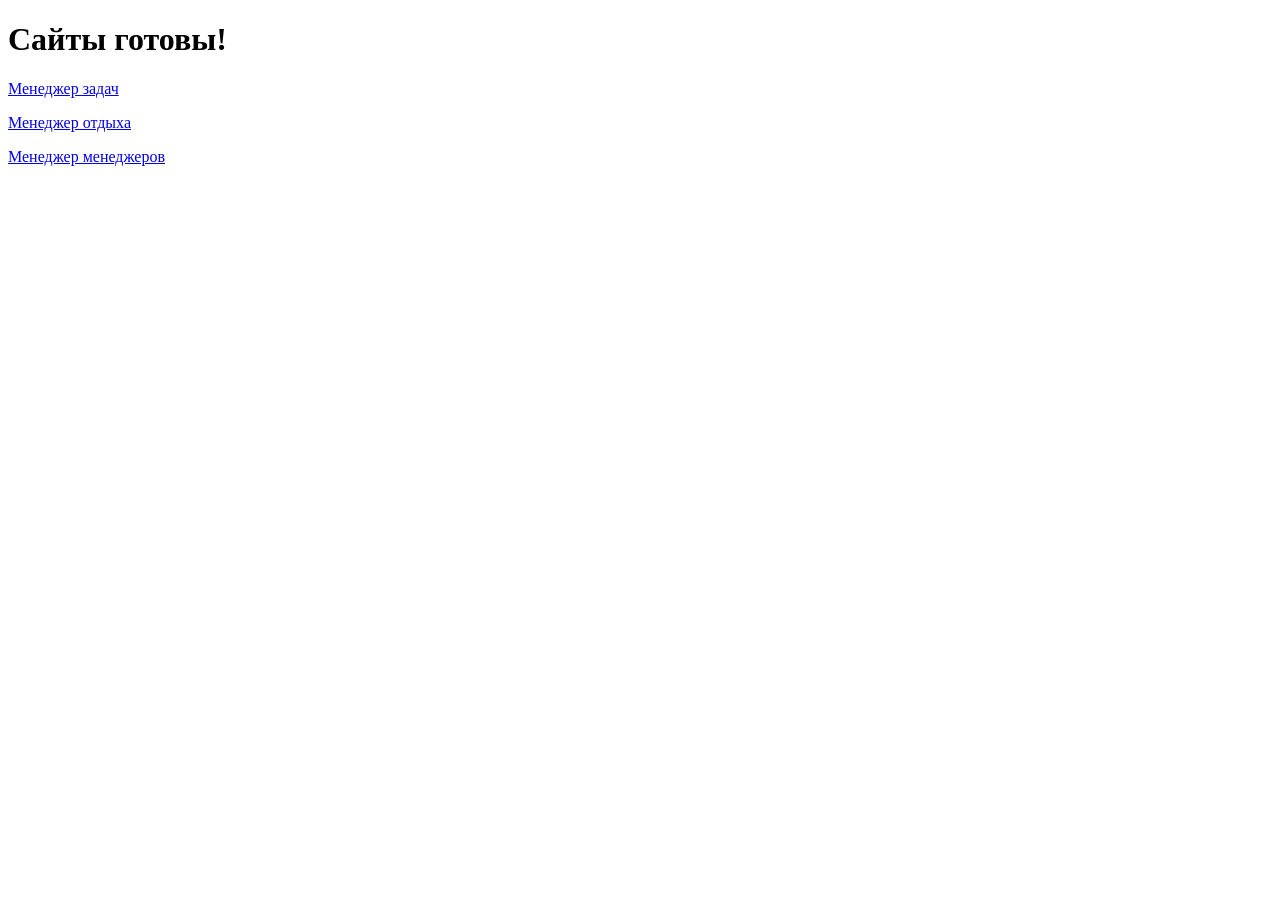
==== index.html @ 68823cf0 "Create index.html" ====
<!DOCTYPE html>
<html>
<head>
    <title>Мои сайты</title>
</head>
<body>
    <h1>Сайты готовы!</h1>
        <p><a href="manage_tasks/" target="_blank">Менеджер задач</a></p>
        <p><a href="rest_manager/" target="_blank">Менеджер отдыха</a></p>
        <p><a href="manager_balanced/" target="_blank">Менеджер менеджеров</a></p>
</body>
</html>
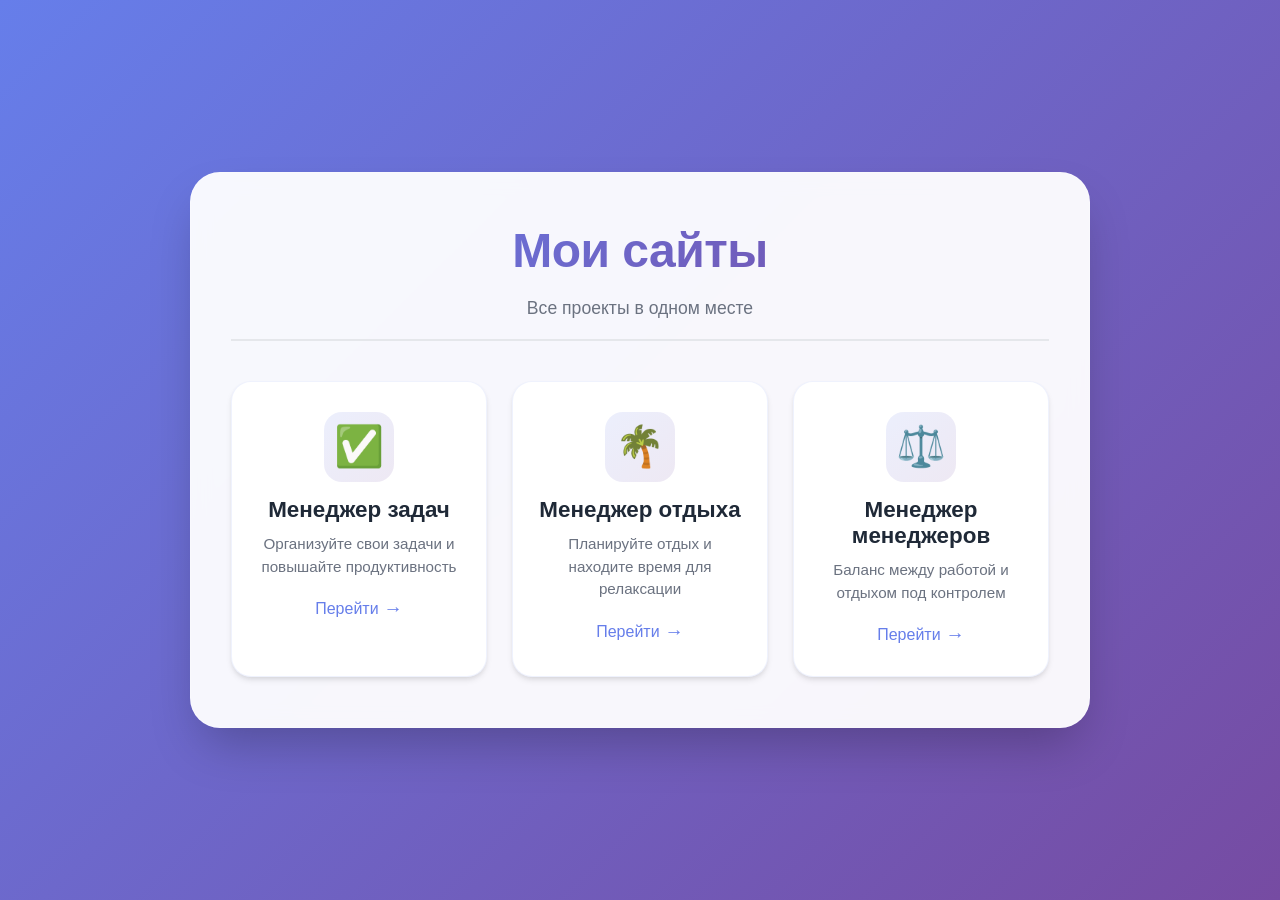
==== commit 72cf787c: "Update index.html" ====
--- a/index.html
+++ b/index.html
@@ -1,12 +1,230 @@
 <!DOCTYPE html>
-<html>
+<html lang="ru">
 <head>
-    <title>Мои сайты</title>
+    <meta charset="UTF-8">
+    <meta name="viewport" content="width=device-width, initial-scale=1.0">
+    <title>Мои проекты</title>
+    <style>
+        /* Современный сброс стилей */
+        * {
+            margin: 0;
+            padding: 0;
+            box-sizing: border-box;
+        }
+
+        body {
+            font-family: -apple-system, BlinkMacSystemFont, 'Segoe UI', Roboto, 'Helvetica Neue', Arial, sans-serif;
+            background: linear-gradient(135deg, #667eea 0%, #764ba2 100%);
+            min-height: 100vh;
+            display: flex;
+            align-items: center;
+            justify-content: center;
+            margin: 0;
+            padding: 20px;
+        }
+
+        .container {
+            max-width: 900px;
+            width: 100%;
+            background: rgba(255, 255, 255, 0.95);
+            backdrop-filter: blur(10px);
+            border-radius: 30px;
+            box-shadow: 0 25px 50px -12px rgba(0, 0, 0, 0.25);
+            padding: 50px 40px;
+            transform: translateY(0);
+            transition: transform 0.3s ease;
+            border: 1px solid rgba(255, 255, 255, 0.2);
+        }
+
+        .container:hover {
+            transform: translateY(-5px);
+        }
+
+        h1 {
+            font-size: 3rem;
+            font-weight: 700;
+            background: linear-gradient(135deg, #667eea 0%, #764ba2 100%);
+            -webkit-background-clip: text;
+            -webkit-text-fill-color: transparent;
+            background-clip: text;
+            margin-bottom: 20px;
+            text-align: center;
+            letter-spacing: -0.5px;
+        }
+
+        .subtitle {
+            text-align: center;
+            color: #6b7280;
+            font-size: 1.1rem;
+            margin-bottom: 40px;
+            border-bottom: 2px solid #e5e7eb;
+            padding-bottom: 20px;
+        }
+
+        .cards-grid {
+            display: grid;
+            grid-template-columns: repeat(auto-fit, minmax(250px, 1fr));
+            gap: 25px;
+            margin-top: 20px;
+        }
+
+        .card {
+            background: white;
+            border-radius: 20px;
+            padding: 30px 25px;
+            text-decoration: none;
+            transition: all 0.3s cubic-bezier(0.4, 0, 0.2, 1);
+            border: 1px solid rgba(102, 126, 234, 0.1);
+            box-shadow: 0 4px 6px -1px rgba(0, 0, 0, 0.1), 0 2px 4px -1px rgba(0, 0, 0, 0.06);
+            display: flex;
+            flex-direction: column;
+            align-items: center;
+            text-align: center;
+            position: relative;
+            overflow: hidden;
+        }
+
+        .card::before {
+            content: '';
+            position: absolute;
+            top: 0;
+            left: 0;
+            right: 0;
+            height: 4px;
+            background: linear-gradient(90deg, #667eea, #764ba2);
+            transform: scaleX(0);
+            transition: transform 0.3s ease;
+        }
+
+        .card:hover {
+            transform: translateY(-8px);
+            box-shadow: 0 20px 25px -5px rgba(0, 0, 0, 0.1), 0 10px 10px -5px rgba(0, 0, 0, 0.04);
+            border-color: transparent;
+        }
+
+        .card:hover::before {
+            transform: scaleX(1);
+        }
+
+        /* Иконки для карточек (эмодзи как временное решение) */
+        .card-icon {
+            font-size: 2.5rem;
+            margin-bottom: 15px;
+            background: linear-gradient(135deg, #667eea20 0%, #764ba220 100%);
+            width: 70px;
+            height: 70px;
+            display: flex;
+            align-items: center;
+            justify-content: center;
+            border-radius: 18px;
+            transform: rotate(0deg);
+            transition: transform 0.3s ease;
+        }
+
+        .card:hover .card-icon {
+            transform: rotate(5deg) scale(1.1);
+        }
+
+        .card-title {
+            font-size: 1.4rem;
+            font-weight: 600;
+            color: #1f2937;
+            margin-bottom: 10px;
+        }
+
+        .card-description {
+            color: #6b7280;
+            font-size: 0.95rem;
+            line-height: 1.5;
+            margin-bottom: 20px;
+        }
+
+        .card-link {
+            color: #667eea;
+            font-weight: 500;
+            display: flex;
+            align-items: center;
+            gap: 5px;
+            transition: gap 0.3s ease;
+        }
+
+        .card:hover .card-link {
+            gap: 10px;
+            color: #764ba2;
+        }
+
+        .card-link::after {
+            content: '→';
+            font-size: 1.2rem;
+        }
+
+        /* Адаптивность */
+        @media (max-width: 640px) {
+            .container {
+                padding: 30px 20px;
+            }
+            
+            h1 {
+                font-size: 2.2rem;
+            }
+            
+            .cards-grid {
+                grid-template-columns: 1fr;
+            }
+        }
+
+        /* Анимация загрузки */
+        @keyframes fadeInUp {
+            from {
+                opacity: 0;
+                transform: translateY(20px);
+            }
+            to {
+                opacity: 1;
+                transform: translateY(0);
+            }
+        }
+
+        .card {
+            animation: fadeInUp 0.5s ease forwards;
+            opacity: 0;
+        }
+
+        .card:nth-child(1) { animation-delay: 0.1s; }
+        .card:nth-child(2) { animation-delay: 0.2s; }
+        .card:nth-child(3) { animation-delay: 0.3s; }
+    </style>
 </head>
 <body>
-    <h1>Сайты готовы!</h1>
-        <p><a href="manage_tasks/" target="_blank">Менеджер задач</a></p>
-        <p><a href="rest_manager/" target="_blank">Менеджер отдыха</a></p>
-        <p><a href="manager_balanced/" target="_blank">Менеджер менеджеров</a></p>
+    <div class="container">
+        <h1>Мои сайты</h1>
+        <div class="subtitle">Все проекты в одном месте</div>
+        
+        <div class="cards-grid">
+            <!-- Карточка менеджера задач -->
+            <a href="manage_tasks/" target="_blank" class="card">
+                <div class="card-icon">✅</div>
+                <h2 class="card-title">Менеджер задач</h2>
+                <p class="card-description">Организуйте свои задачи и повышайте продуктивность</p>
+                <span class="card-link">Перейти</span>
+            </a>
+
+            <!-- Карточка менеджера отдыха -->
+            <a href="rest_manager/" target="_blank" class="card">
+                <div class="card-icon">🌴</div>
+                <h2 class="card-title">Менеджер отдыха</h2>
+                <p class="card-description">Планируйте отдых и находите время для релаксации</p>
+                <span class="card-link">Перейти</span>
+            </a>
+
+            <!-- Карточка менеджера менеджеров -->
+            <a href="manager_balanced/" target="_blank" class="card">
+                <div class="card-icon">⚖️</div>
+                <h2 class="card-title">Менеджер менеджеров</h2>
+                <p class="card-description">Баланс между работой и отдыхом под контролем</p>
+                <span class="card-link">Перейти</span>
+            </a>
+        </div>
+    </div>
 </body>
 </html>
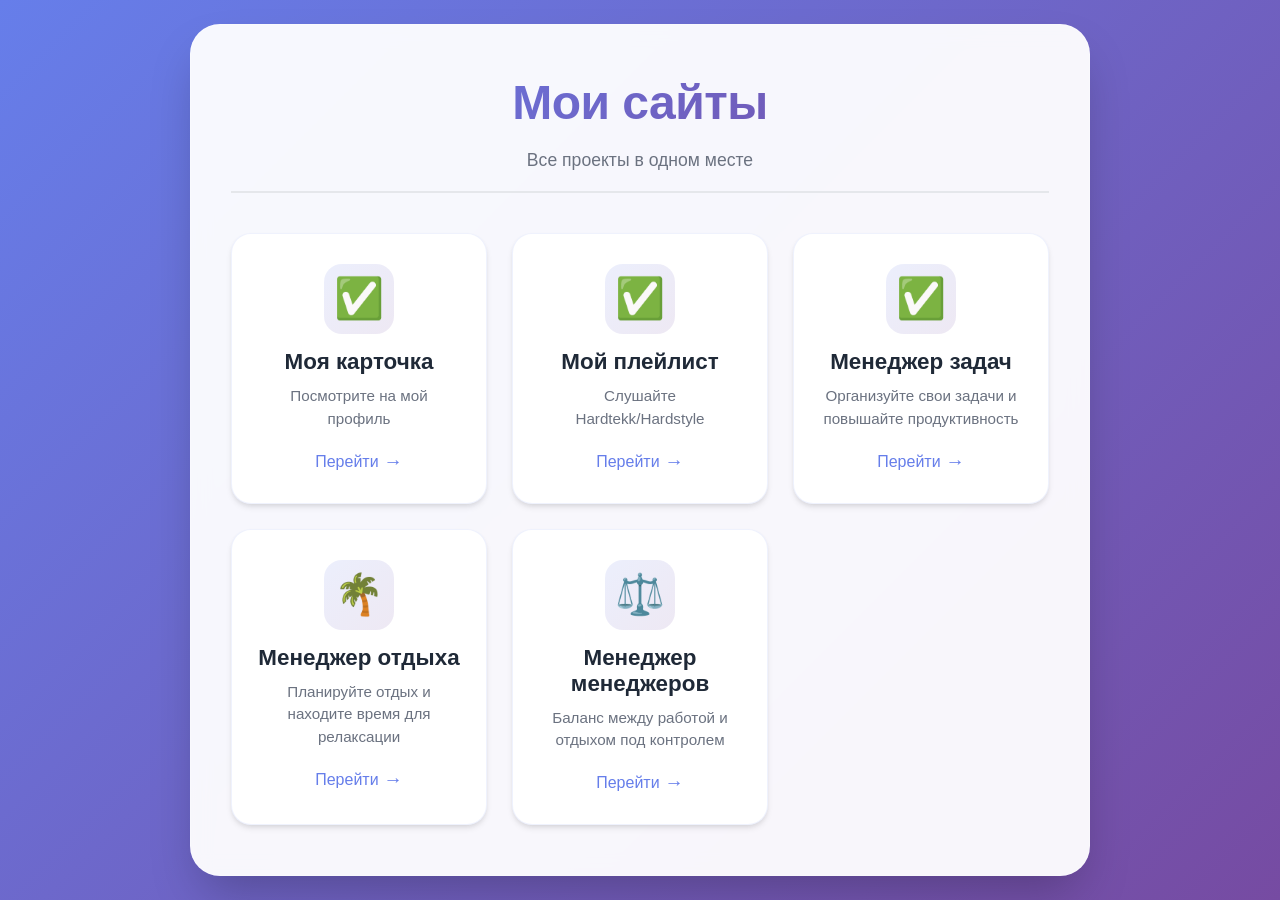
==== commit 5b5858a1: "Update index.html" ====
--- a/index.html
+++ b/index.html
@@ -201,6 +201,20 @@
         <div class="subtitle">Все проекты в одном месте</div>
         
         <div class="cards-grid">
+            <!-- Моя Карточка -->
+            <a href="my-card/" target="_blank" class="card">
+                <div class="card-icon">✅</div>
+                <h2 class="card-title">Моя карточка</h2>
+                <p class="card-description">Посмотрите на мой профиль</p>
+                <span class="card-link">Перейти</span>
+            </a>
+            <!-- Карточка плейлиста -->
+            <a href="playlist/" target="_blank" class="card">
+                <div class="card-icon">✅</div>
+                <h2 class="card-title">Мой плейлист</h2>
+                <p class="card-description">Слушайте Hardtekk/Hardstyle</p>
+                <span class="card-link">Перейти</span>
+            </a>
             <!-- Карточка менеджера задач -->
             <a href="manage_tasks/" target="_blank" class="card">
                 <div class="card-icon">✅</div>
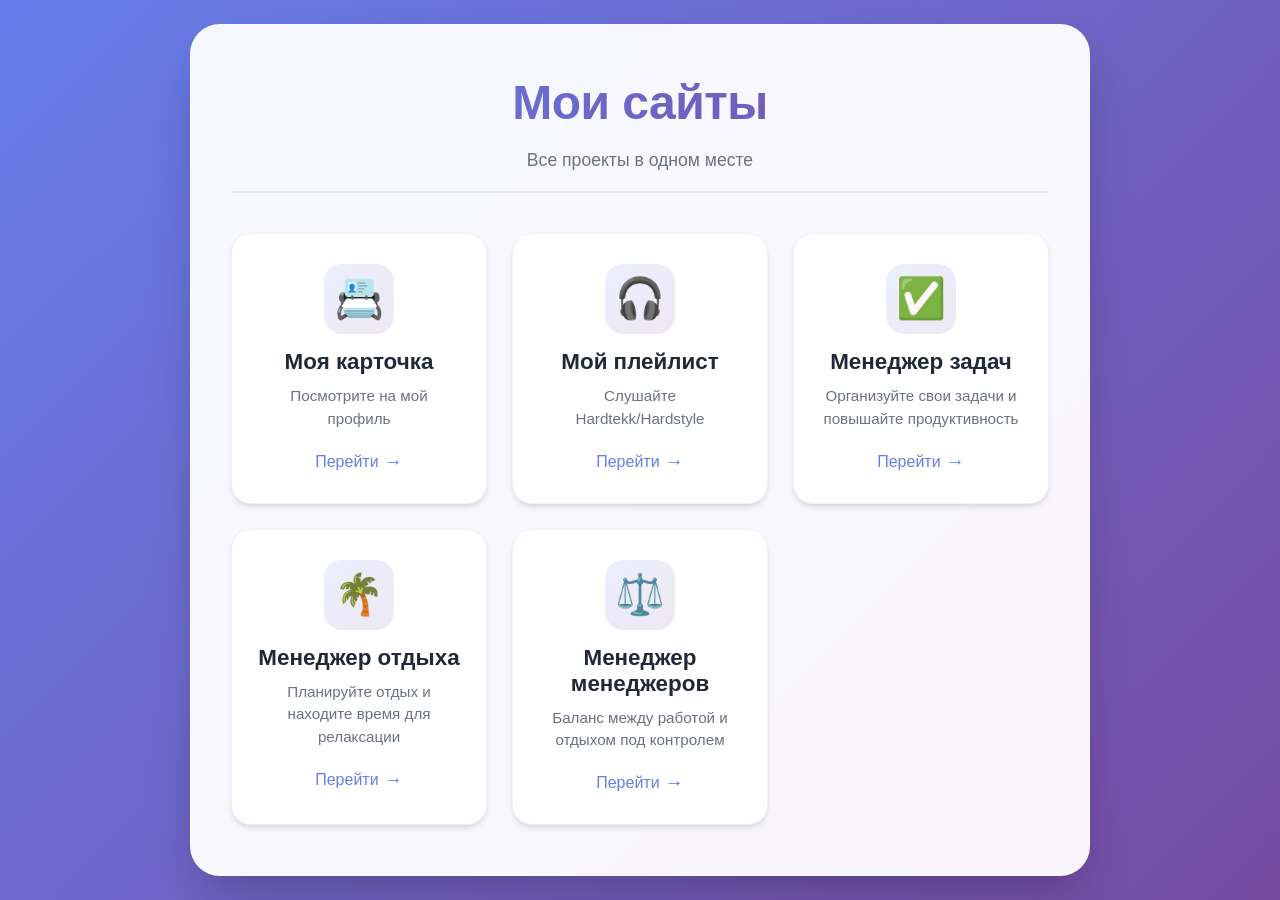
==== commit 03269e3e: "Update index.html" ====
--- a/index.html
+++ b/index.html
@@ -203,14 +203,14 @@
         <div class="cards-grid">
             <!-- Моя Карточка -->
             <a href="my-card/" target="_blank" class="card">
-                <div class="card-icon">✅</div>
+                <div class="card-icon">📇</div>
                 <h2 class="card-title">Моя карточка</h2>
                 <p class="card-description">Посмотрите на мой профиль</p>
                 <span class="card-link">Перейти</span>
             </a>
             <!-- Карточка плейлиста -->
             <a href="playlist/" target="_blank" class="card">
-                <div class="card-icon">✅</div>
+                <div class="card-icon">🎧</div>
                 <h2 class="card-title">Мой плейлист</h2>
                 <p class="card-description">Слушайте Hardtekk/Hardstyle</p>
                 <span class="card-link">Перейти</span>
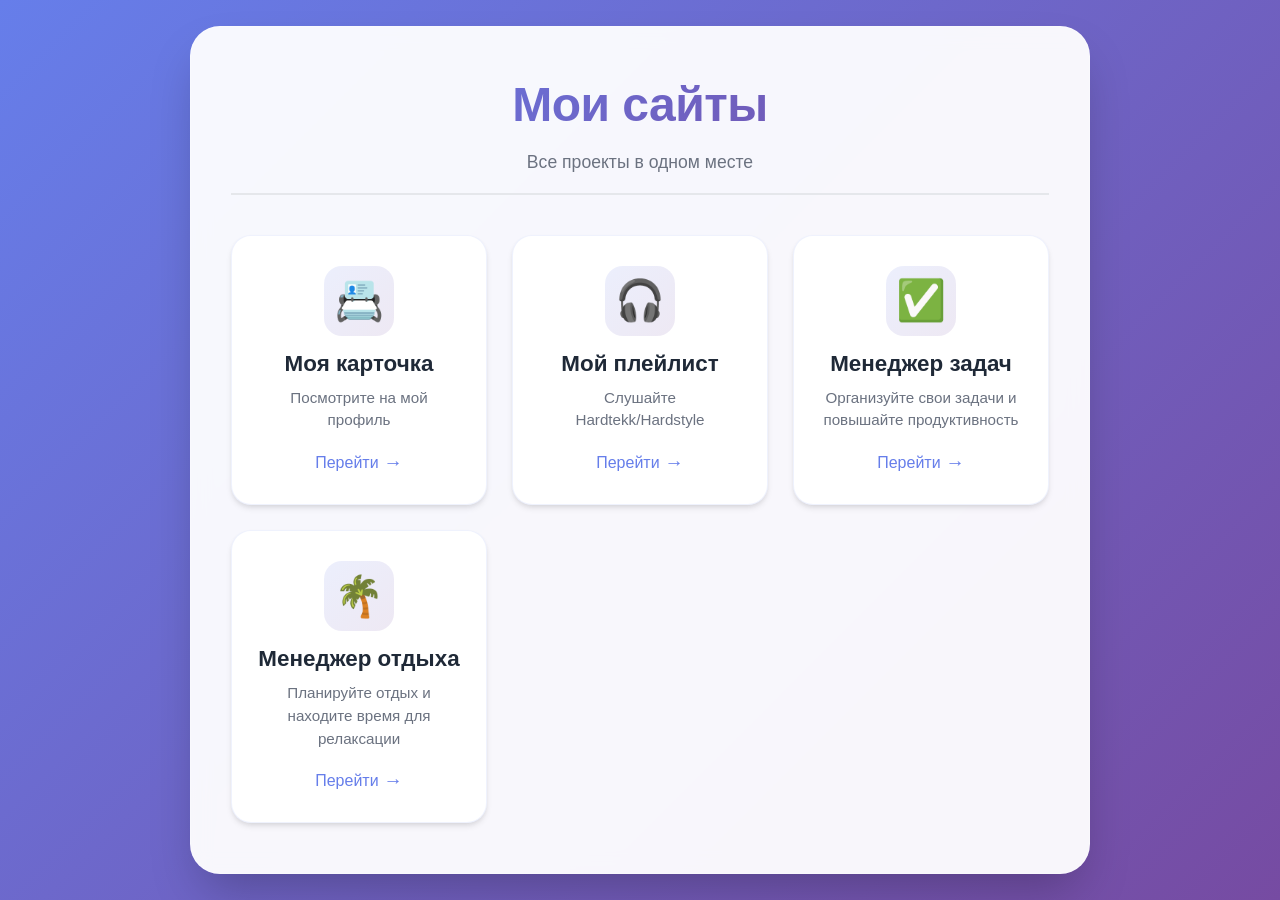
==== commit e8095073: "Update index.html" ====
--- a/index.html
+++ b/index.html
@@ -209,7 +209,7 @@
                 <span class="card-link">Перейти</span>
             </a>
             <!-- Карточка плейлиста -->
-            <a href="playlist/" target="_blank" class="card">
+            <a href="playlist/playlist.html" target="_blank" class="card">
                 <div class="card-icon">🎧</div>
                 <h2 class="card-title">Мой плейлист</h2>
                 <p class="card-description">Слушайте Hardtekk/Hardstyle</p>
@@ -230,14 +230,6 @@
                 <p class="card-description">Планируйте отдых и находите время для релаксации</p>
                 <span class="card-link">Перейти</span>
             </a>
-
-            <!-- Карточка менеджера менеджеров -->
-            <a href="manager_balanced/" target="_blank" class="card">
-                <div class="card-icon">⚖️</div>
-                <h2 class="card-title">Менеджер менеджеров</h2>
-                <p class="card-description">Баланс между работой и отдыхом под контролем</p>
-                <span class="card-link">Перейти</span>
-            </a>
         </div>
     </div>
 </body>
